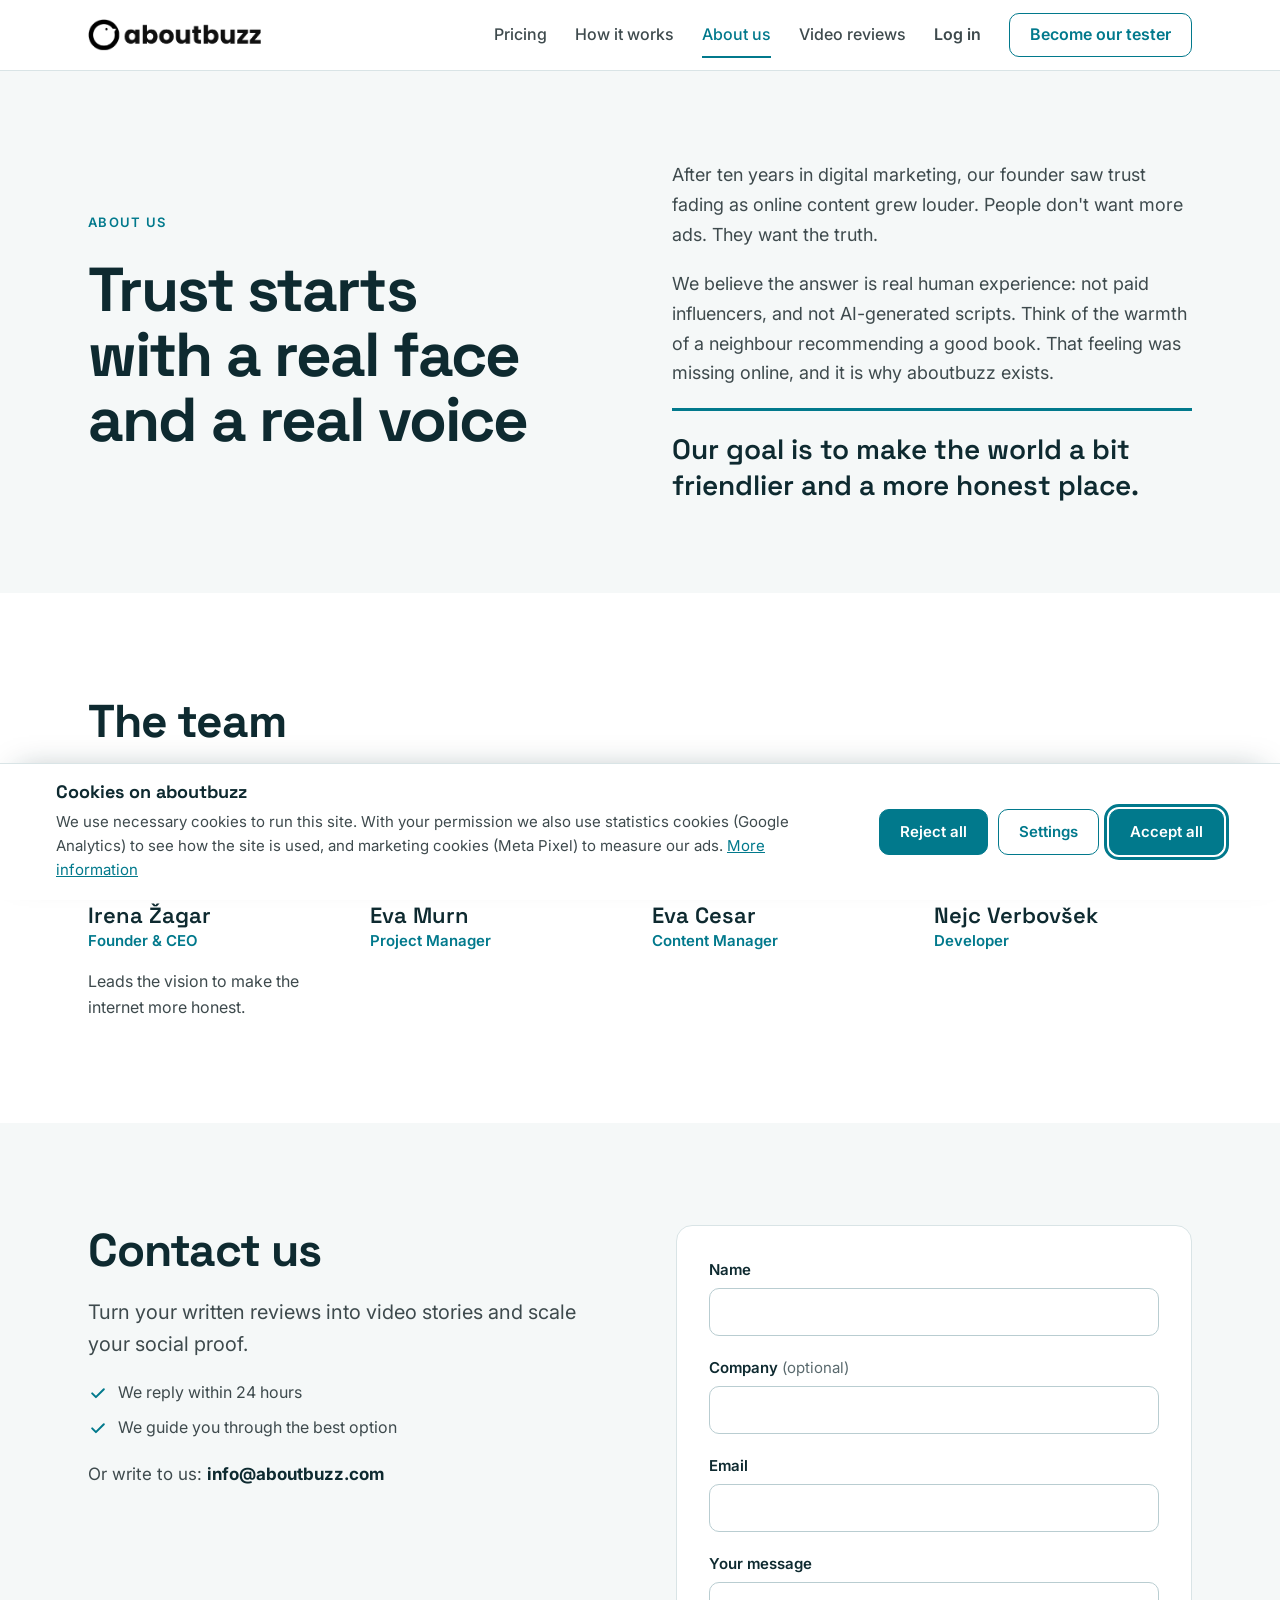
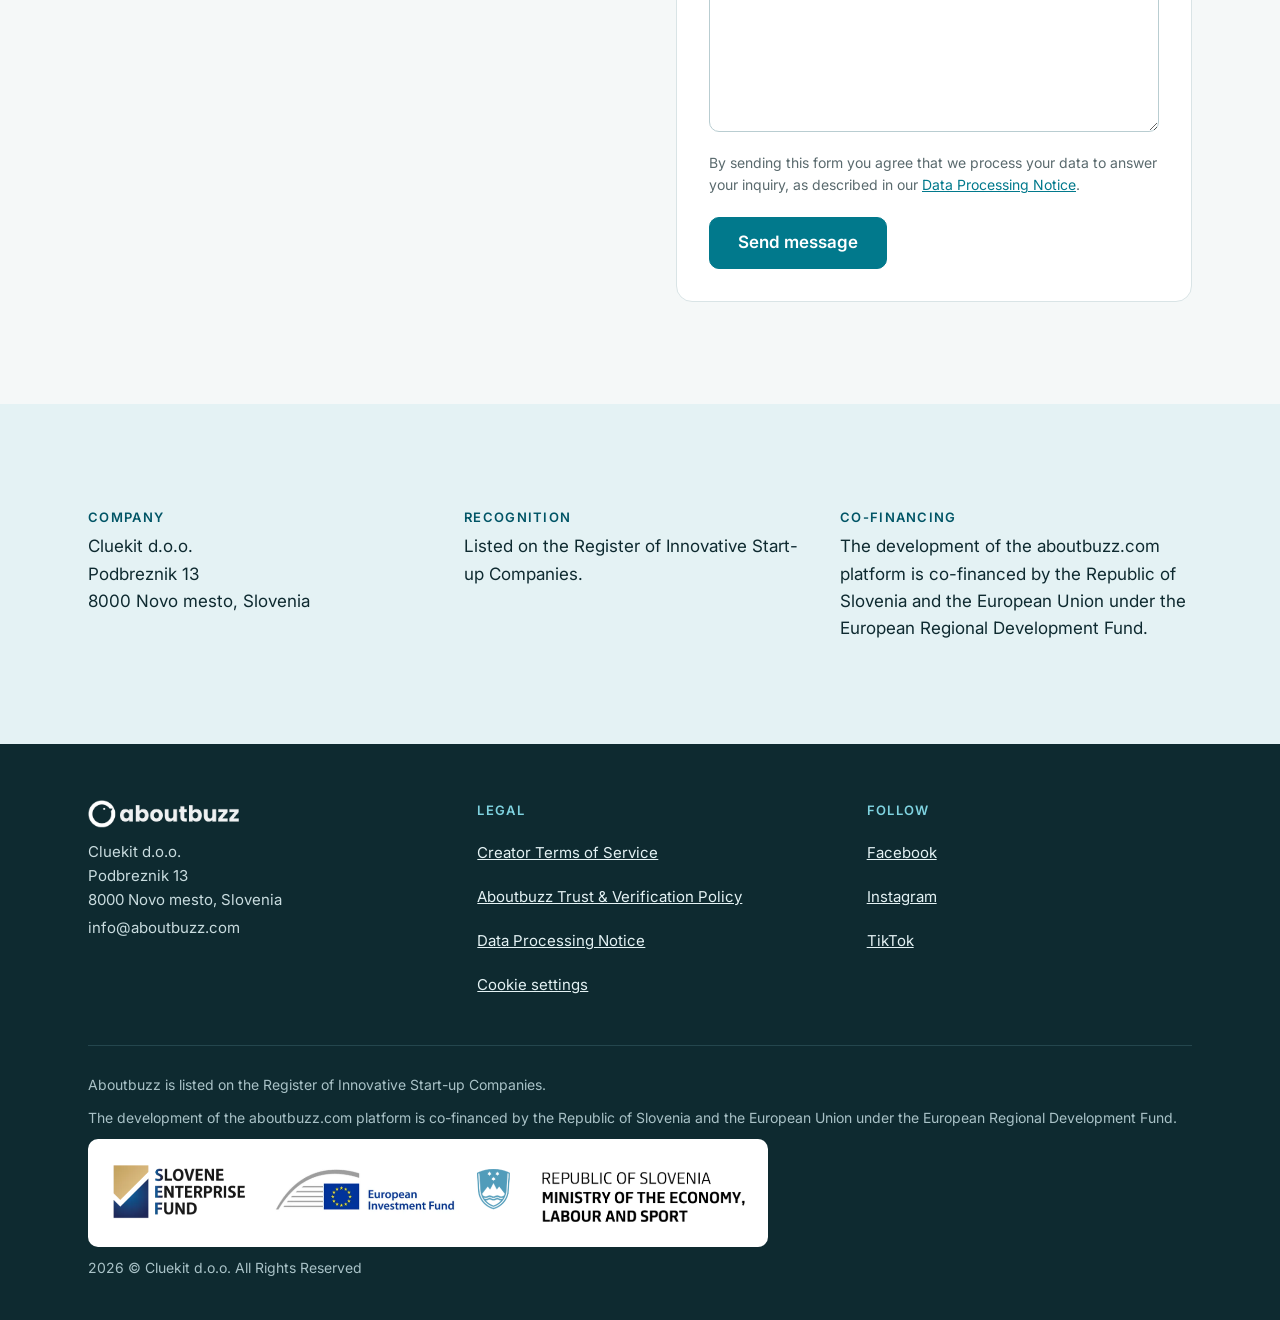
==== about/index.html @ 09a9f434 "Prepare cutover: WordPress-matching URLs, canonical/OG tags, routing Worker, checklist - pages at /," ====
<!doctype html>
<html lang="en">
<head>
<meta charset="utf-8">
<meta name="viewport" content="width=device-width, initial-scale=1, viewport-fit=cover">
<meta name="claude:viewport-fit-sides" content="cover">
<title>About us — aboutbuzz</title>
<meta name="description" content="aboutbuzz is built by Cluekit d.o.o. in Novo mesto, Slovenia, to make online reviews honest again.">
<meta property="og:title" content="About us — aboutbuzz">
<meta property="og:description" content="aboutbuzz is built by Cluekit d.o.o. in Novo mesto, Slovenia, to make online reviews honest again.">
<meta property="og:type" content="website">
<meta property="og:url" content="https://aboutbuzz.com/about/">
<meta property="og:image" content="https://aboutbuzz.com/assets/img/og-image.png">
<meta property="og:image:width" content="1200">
<meta property="og:image:height" content="630">
<meta name="twitter:card" content="summary_large_image">
<link rel="canonical" href="https://aboutbuzz.com/about/">
<link rel="icon" type="image/png" href="/assets/img/favicon.png">
<link rel="apple-touch-icon" href="/assets/img/apple-touch-icon.png">
<link rel="preconnect" href="https://fonts.googleapis.com">
<link rel="preconnect" href="https://fonts.gstatic.com" crossorigin>
<link rel="stylesheet" href="https://fonts.googleapis.com/css2?family=Inter:wght@400;500;600&family=Space+Grotesk:wght@500;600;700&display=swap">
<link rel="stylesheet" href="/assets/css/style.css?v=202611271356">
</head>
<body>
<a class="skip" href="#main">Skip to content</a>
<header class="site-header">
<div class="wrap">
<a class="logo" href="/"><img src="/assets/img/logo.png" alt="aboutbuzz" width="173" height="32"></a>
<button class="nav-toggle" type="button" aria-expanded="false" aria-controls="site-nav" aria-label="Open menu"><svg width="22" height="22" viewBox="0 0 24 24" fill="none" stroke="currentColor" stroke-width="2.2" stroke-linecap="round" aria-hidden="true"><path d="M4 7h16M4 12h16M4 17h16"/></svg></button>
<nav class="nav" id="site-nav" aria-label="Main">
<a href="/pricing/">Pricing</a>
<a href="/howitworks/">How it works</a>
<a href="/about/" aria-current="page">About us</a>
<a href="/video-reviews/">Video reviews</a>
<a class="nav-login" href="https://upload.aboutbuzz.com" data-link="login">Log in</a>
<a class="nav-cta" href="https://upload.aboutbuzz.com" data-link="becomeTester">Become our tester</a>
</nav>
</div>
</header>
<main id="main">
<section class="hero">
<div class="wrap split">
<div class="stack" style="gap:24px"><div class="eyebrow">About us</div><h1>Trust starts with a real face and a real voice</h1></div>
<div class="stack" style="font-size:18px;line-height:1.65">
<p>After ten years in digital marketing, our founder saw trust fading as online content grew louder. People don't want more ads. They want the truth.</p>
<p>We believe the answer is real human experience: not paid influencers, and not AI-generated scripts. Think of the warmth of a neighbour recommending a good book. That feeling was missing online, and it is why aboutbuzz exists.</p>
<p style="font-family:var(--display);font-weight:600;font-size:clamp(22px,2.4vw,28px);line-height:1.3;color:var(--ink);border-top:3px solid var(--teal);padding-top:20px">Our goal is to make the world a bit friendlier and a more honest place.</p>
</div>
</div>
</section>

<section class="band band--white">
<div class="wrap">
<div class="section-head"><h2>The team</h2></div>
<div class="grid grid--4">
<div class="stack" style="gap:16px"><div class="avatar avatar--lead" aria-hidden="true">IŽ</div><div><h3>Irena Žagar</h3><div class="role">Founder &amp; CEO</div></div><p style="font-size:16px">Leads the vision to make the internet more honest.</p></div>
<div class="stack" style="gap:16px"><div class="avatar" aria-hidden="true">EM</div><div><h3>Eva Murn</h3><div class="role">Project Manager</div></div></div>
<div class="stack" style="gap:16px"><div class="avatar" aria-hidden="true">EC</div><div><h3>Eva Cesar</h3><div class="role">Content Manager</div></div></div>
<div class="stack" style="gap:16px"><div class="avatar" aria-hidden="true">NV</div><div><h3>Nejc Verbovšek</h3><div class="role">Developer</div></div></div>
</div>
</div>
</section>

<section class="band" id="contact">
<div class="wrap split">
<div class="stack">
<h2>Contact us</h2>
<p class="lead">Turn your written reviews into video stories and scale your social proof.</p>
<ul class="checks"><li><svg width="20" height="20" viewBox="0 0 24 24" fill="none" stroke="#01798C" stroke-width="2.4" stroke-linecap="round" stroke-linejoin="round" aria-hidden="true"><path d="M5 12.5l4.5 4.5L19 7.5"/></svg>We reply within 24 hours</li><li><svg width="20" height="20" viewBox="0 0 24 24" fill="none" stroke="#01798C" stroke-width="2.4" stroke-linecap="round" stroke-linejoin="round" aria-hidden="true"><path d="M5 12.5l4.5 4.5L19 7.5"/></svg>We guide you through the best option</li></ul>
<p>Or write to us: <strong style="color:var(--ink)">info@aboutbuzz.com</strong></p>
</div>
<form class="card" id="contact-form" novalidate style="gap:20px">
<div class="field"><label for="f-name">Name </label><input class="input" id="f-name" name="name" type="text" required autocomplete="name"></div>
<div class="field"><label for="f-company">Company <span class="opt">(optional)</span></label><input class="input" id="f-company" name="company" type="text" autocomplete="organization"></div>
<div class="field"><label for="f-email">Email </label><input class="input" id="f-email" name="email" type="email" required autocomplete="email"></div>
<div class="field"><label for="f-message">Your message </label><textarea class="input" id="f-message" name="message" rows="5" required></textarea></div>
<div class="hp" aria-hidden="true"><label for="f-website">Website</label><input id="f-website" name="website" type="text" tabindex="-1" autocomplete="off"></div>
<p class="note">By sending this form you agree that we process your data to answer your inquiry, as described in our <a href="https://aboutbuzz.com/wp-content/uploads/2026/04/Data-Processing-Notice.pdf">Data Processing Notice</a>.</p>
<div id="form-status" class="form-status" role="status" hidden></div>
<div><button class="btn btn--primary" type="submit">Send message</button></div>
</form>
</div>
</section>

<section class="band band--soft">
<div class="wrap grid grid--3">
<div class="stack" style="gap:6px"><div class="eyebrow" style="color:var(--teal-dark)">Company</div><div style="color:var(--ink)">Cluekit d.o.o.<br>Podbreznik 13<br>8000 Novo mesto, Slovenia</div></div>
<div class="stack" style="gap:6px"><div class="eyebrow" style="color:var(--teal-dark)">Recognition</div><div style="color:var(--ink)">Listed on the Register of Innovative Start-up Companies.</div></div>
<div class="stack" style="gap:6px"><div class="eyebrow" style="color:var(--teal-dark)">Co-financing</div><div style="color:var(--ink)">The development of the aboutbuzz.com platform is co-financed by the Republic of Slovenia and the European Union under the European Regional Development Fund.</div></div>
</div>
</section>
</main>
<footer class="site-footer">
<div class="wrap">
<div class="foot-cols">
<div class="foot-col">
<div class="logo"><img src="/assets/img/logo-white.png" alt="aboutbuzz" width="152" height="28"></div>
<div>Cluekit d.o.o.<br>Podbreznik 13<br>8000 Novo mesto, Slovenia</div>
<div>info@aboutbuzz.com</div>
</div>
<div class="foot-col">
<div class="foot-label">Legal</div>
<a href="https://aboutbuzz.com/wp-content/uploads/2026/04/Creator-Terms-of-Service.pdf">Creator Terms of Service</a>
<a href="https://aboutbuzz.com/wp-content/uploads/2026/04/Aboutbuzz-Trust-Verification-Policy.pdf">Aboutbuzz Trust &amp; Verification Policy</a>
<a href="https://aboutbuzz.com/wp-content/uploads/2026/04/Data-Processing-Notice.pdf">Data Processing Notice</a>
<button type="button" class="linklike" data-cookie-settings>Cookie settings</button>
</div>
<div class="foot-col">
<div class="foot-label">Follow</div>
<a href="https://www.facebook.com/aboutbuzz">Facebook</a>
<a href="https://www.instagram.com/aboutbuzz_reviews">Instagram</a>
<a href="https://www.tiktok.com/@aboutbuzz_reviews">TikTok</a>
</div>
</div>
<div class="foot-legal">
<div>Aboutbuzz is listed on the Register of Innovative Start-up Companies.</div>
<div>The development of the aboutbuzz.com platform is co-financed by the Republic of Slovenia and the European Union under the European Regional Development Fund.</div>
<div class="funders"><img src="/assets/img/funders.png" alt="Slovene Enterprise Fund, European Investment Fund, Republic of Slovenia – Ministry of the Economy, Labour and Sport" width="1281" height="160" loading="lazy"></div>
<div>2026 © Cluekit d.o.o. All Rights Reserved</div>
</div>
</div>
</footer>
<script src="/assets/js/config.js?v=202611271356"></script>
<script src="/assets/js/site.js?v=202611271356"></script>
<script src="/assets/js/consent.js?v=202611271356"></script>
</body>
</html>
---- assets/css/style.css ----
/* aboutbuzz.com — glavni slog
   Postavitev: osrednji stolpec 1200px, barvni pasovi čez celo širino, kartice samo kjer ločijo vsebino. */
:root{
  --teal:#01798C;        /* primarna barva znamke */
  --teal-dark:#015566;
  --teal-soft:#E4F2F4;
  --ink:#0E2A30;         /* naslovi, temni pasovi */
  --text:#3E4A4D;
  --muted:#5A6A6E;
  --line:#D9E4E6;
  --line-strong:#B9CDD1;
  --bg:#F5F8F8;
  --white:#FFFFFF;
  --star:#E39B0B;
  --foot-text:#C9DCDF;
  --foot-link:#E4F2F4;
  --foot-label:#7FD3E0;
  --foot-small:#A9C2C7;
  --foot-line:#24464D;
  --display:'Space Grotesk','Inter',system-ui,sans-serif;
  --body:'Inter',system-ui,-apple-system,'Segoe UI',sans-serif;
  --radius:16px;
  --radius-sm:10px;
  color-scheme:light;
}
*,*::before,*::after{box-sizing:border-box}
html{scroll-behavior:smooth}
@media (prefers-reduced-motion:reduce){html{scroll-behavior:auto}*{transition:none!important}}
body{margin:0;background:var(--bg);color:var(--text);font-family:var(--body);font-size:17px;line-height:1.6;-webkit-font-smoothing:antialiased}
img{max-width:100%;display:block}
a{color:var(--teal)}a:hover{color:var(--teal-dark)}
:focus-visible{outline:3px solid var(--teal);outline-offset:2px}
h1,h2,h3{font-family:var(--display);color:var(--ink);margin:0;text-wrap:balance}
h1{font-weight:700;font-size:clamp(36px,5vw,62px);line-height:1.05;letter-spacing:-0.03em}
h2{font-weight:700;font-size:clamp(30px,3.8vw,46px);line-height:1.1;letter-spacing:-0.025em}
h3{font-weight:600;font-size:22px;line-height:1.25}
p{margin:0}
.skip{position:absolute;left:-9999px;top:8px;background:var(--white);padding:10px 16px;border-radius:8px;z-index:100}
.skip:focus{left:16px}

/* ovoj in pasovi */
.wrap{max-width:1200px;margin:0 auto;padding-left:max(clamp(16px,5vw,48px),env(safe-area-inset-left,0px));padding-right:max(clamp(16px,5vw,48px),env(safe-area-inset-right,0px))}
.band{padding-block:clamp(56px,8vw,104px)}
.band--white{background:var(--white)}
.band--soft{background:var(--teal-soft)}
.band--dark{background:var(--ink);color:var(--foot-text)}
.band--dark h2,.band--dark h3{color:var(--white)}
.stack{display:flex;flex-direction:column;gap:20px}
.section-head{display:flex;flex-direction:column;gap:16px;max-width:44em;margin-bottom:clamp(32px,4vw,56px)}
.section-head p{font-size:18px}
.eyebrow{font-size:13px;font-weight:600;letter-spacing:0.1em;text-transform:uppercase;color:var(--teal)}
.band--dark .eyebrow{color:var(--foot-label)}
.lead{font-size:clamp(18px,1.6vw,20px);max-width:36em}
.note{font-size:14px;color:var(--muted)}

/* gumbi */
.btn{display:inline-flex;align-items:center;justify-content:center;gap:8px;min-height:52px;padding-inline:28px;border-radius:var(--radius-sm);font:inherit;font-weight:600;font-size:17px;text-decoration:none;cursor:pointer;border:1.5px solid var(--teal);transition:background .15s,color .15s}
.btn--primary{background:var(--teal);color:var(--white)}
.btn--primary:hover{background:var(--teal-dark);border-color:var(--teal-dark);color:var(--white)}
.btn--ghost{background:var(--white);color:var(--teal)}
.btn--ghost:hover{background:var(--teal-soft);color:var(--teal-dark)}
.btn--light{background:var(--white);color:var(--ink);border-color:var(--white)}
.btn--light:hover{background:var(--teal-soft);color:var(--ink)}
.btn-row{display:flex;flex-wrap:wrap;gap:12px}

/* glava */
.site-header{background:var(--white);border-bottom:1px solid var(--line);position:sticky;top:env(safe-area-inset-top,0px);z-index:20}
body::before{content:"";position:fixed;inset:0 0 auto;height:env(safe-area-inset-top,0px);z-index:21;background:var(--white)}
.site-header .wrap{display:flex;align-items:center;justify-content:space-between;gap:16px 32px;padding-block:12px}
.logo{display:inline-flex;align-items:center;min-height:44px;text-decoration:none}
.logo img{height:32px;width:auto}
.nav{display:flex;align-items:center;gap:4px 28px;font-size:16px;font-weight:500}
.nav a{color:var(--text);text-decoration:none;padding-block:10px}
.nav a:hover{color:var(--teal)}
.nav a[aria-current="page"]{color:var(--teal);box-shadow:inset 0 -2px 0 var(--teal)}
.nav .nav-cta{display:inline-flex;align-items:center;min-height:44px;padding:0 20px;border:1.5px solid var(--teal);border-radius:var(--radius-sm);color:var(--teal);font-weight:600}
.nav .nav-login{font-weight:600}
.nav-toggle{display:none;min-width:44px;min-height:44px;border:1.5px solid var(--line-strong);border-radius:var(--radius-sm);background:var(--white);color:var(--ink);cursor:pointer;align-items:center;justify-content:center}
@media (max-width:900px){
  .nav-toggle{display:inline-flex}
  .nav{display:none;position:absolute;left:0;right:0;top:100%;background:var(--white);border-bottom:1px solid var(--line);flex-direction:column;align-items:stretch;gap:0;padding:8px max(16px,env(safe-area-inset-right,0px)) 20px max(16px,env(safe-area-inset-left,0px))}
  .nav.is-open{display:flex}
  .nav a{padding:14px 0;border-bottom:1px solid var(--line)}
  .nav a[aria-current="page"]{box-shadow:none}
  .nav .nav-cta{margin-top:12px;justify-content:center;border-bottom:1.5px solid var(--teal)}
}

/* hero */
.hero{padding-block:clamp(48px,7vw,96px)}
.hero .wrap{display:flex;flex-wrap:wrap;align-items:center;gap:48px 64px}
.hero-copy{flex:1 1 480px;min-width:0;display:flex;flex-direction:column;gap:24px;align-items:flex-start}
.hero-visual{flex:1 1 380px;min-width:0;display:flex;gap:20px;justify-content:center}
.checks{list-style:none;margin:0;padding:0;display:flex;flex-direction:column;gap:10px;font-size:16px}
.checks li{display:flex;align-items:flex-start;gap:10px}
.checks svg{flex:none;margin-top:3px}

/* video kartica / predvajalnik */
.player{position:relative;aspect-ratio:9/16;max-width:100%;border-radius:var(--radius);overflow:hidden;background:var(--ink);color:var(--white)}
.player--a{width:min(46%,240px);background:linear-gradient(160deg,#015566,#0E2A30)}
.player--b{width:min(46%,240px);margin-top:48px;background:linear-gradient(160deg,#01798C,#015566)}
.player video,.player img:not(.badge-img){position:absolute;inset:0;width:100%;height:100%;object-fit:cover}
.badge{position:absolute;left:12px;top:12px;display:inline-flex;align-items:center;gap:6px;background:var(--white);color:var(--ink);border-radius:999px;padding:6px 12px 6px 9px;font-size:12px;font-weight:600;line-height:1.2;z-index:2}
.play{position:absolute;left:50%;top:50%;transform:translate(-50%,-50%);width:64px;height:64px;border-radius:50%;background:var(--white);display:flex;align-items:center;justify-content:center;z-index:2;border:0;cursor:pointer}
.player .stars{position:absolute;left:14px;top:14px;z-index:2}
/* uradni EU registrirani znački – vedno spodaj levo na videu, kot na aboutbuzz.com */
.player .badge-img{position:absolute;left:0;bottom:14px;width:62%;max-width:240px;height:auto;z-index:3;pointer-events:none}
.trust-badge{width:260px;max-width:100%;height:auto}
.stars{display:flex;gap:3px}

/* številka +46 */
.stat-band .wrap{display:flex;flex-wrap:wrap;align-items:center;gap:32px 64px}
.big-number{font-family:var(--display);font-weight:700;font-size:clamp(88px,13vw,168px);line-height:.9;letter-spacing:-0.05em;color:var(--white)}
.stat-band .stack{flex:1 1 420px;min-width:0}
.stat-band h2{font-size:clamp(26px,3vw,36px)}

/* mreže */
.grid{display:grid;gap:24px}
.grid--3{grid-template-columns:repeat(auto-fit,minmax(280px,1fr))}
.grid--4{grid-template-columns:repeat(auto-fit,minmax(240px,1fr))}
.card{background:var(--white);border:1px solid var(--line);border-radius:var(--radius);padding:clamp(22px,2.6vw,32px);display:flex;flex-direction:column;gap:14px;min-width:0}
.icon-tile{width:52px;height:52px;border-radius:12px;background:var(--teal-soft);display:flex;align-items:center;justify-content:center}
.step-num{width:44px;height:44px;border-radius:50%;background:var(--teal);color:var(--white);font-family:var(--display);font-weight:700;font-size:20px;display:flex;align-items:center;justify-content:center}

/* ocene */
.review{background:var(--white);border:1px solid var(--line);border-radius:var(--radius);overflow:hidden;display:flex;flex-direction:column;min-width:0}
.review .player{aspect-ratio:4/5;border-radius:0}
.review-body{padding:20px 22px 24px;display:flex;flex-direction:column;gap:12px;flex:1}
.review-meta{display:flex;align-items:center;justify-content:space-between;gap:12px;font-size:13px;color:var(--muted)}
.review-brand{margin-top:auto;font-size:14px;color:var(--muted)}
.review-label{font-size:12px;font-weight:600;letter-spacing:0.08em;text-transform:uppercase;color:var(--teal-dark)}

/* trust značke */
.trust{display:grid;grid-template-columns:repeat(auto-fit,minmax(300px,1fr));gap:24px}
.trust .card{background:transparent;border-color:var(--foot-line);color:var(--foot-text)}
.trust .pill{align-self:flex-start;display:inline-flex;align-items:center;gap:8px;background:var(--white);color:var(--ink);border-radius:999px;padding:8px 16px 8px 12px;font-weight:600;font-size:15px}

/* številke */
.numbers{display:grid;grid-template-columns:repeat(auto-fit,minmax(200px,1fr));gap:32px;border-top:1px solid var(--line);padding-top:40px}
.numbers .n{font-family:var(--display);font-weight:700;font-size:clamp(48px,6vw,72px);line-height:1;letter-spacing:-0.04em;color:var(--teal);font-variant-numeric:tabular-nums}
.numbers .l{font-size:16px;color:var(--ink);margin-top:8px}

/* FAQ */
.faq{display:flex;flex-direction:column;border-top:1px solid var(--line);max-width:860px}
.faq details{border-bottom:1px solid var(--line)}
.faq summary{list-style:none;cursor:pointer;display:flex;align-items:center;justify-content:space-between;gap:16px;padding:22px 0;font-family:var(--display);font-weight:600;font-size:20px;color:var(--ink);min-height:44px}
.faq summary::-webkit-details-marker{display:none}
.faq summary::after{content:"+";font-size:28px;font-weight:400;color:var(--teal);flex:none;line-height:1}
.faq details[open] summary::after{content:"−"}
.faq details p{padding:0 0 24px;max-width:46em}

/* CTA pas */
.cta-band .wrap{display:flex;flex-wrap:wrap;align-items:center;justify-content:space-between;gap:28px 48px}
.cta-band .stack{flex:1 1 420px;min-width:0}

/* cenik */
.plans{display:grid;grid-template-columns:repeat(auto-fit,minmax(250px,1fr));gap:20px;align-items:stretch}
.plan{background:var(--white);border:1px solid var(--line);border-radius:var(--radius);padding:28px 24px;display:flex;flex-direction:column;gap:18px;min-width:0}
.plan--featured{border:2px solid var(--teal);box-shadow:0 12px 32px -18px rgba(1,85,102,.45)}
.plan-tag{font-size:13px;font-weight:600;letter-spacing:0.06em;text-transform:uppercase;color:var(--teal-dark)}
.price{font-family:var(--display);font-weight:700;font-size:44px;line-height:1;letter-spacing:-0.03em;color:var(--ink);font-variant-numeric:tabular-nums}
.price small{font-family:var(--body);font-size:16px;font-weight:500;color:var(--muted);letter-spacing:0;margin-left:4px}
.plan ul{list-style:none;margin:0;padding:0;display:flex;flex-direction:column;gap:10px;font-size:15.5px;flex:1}
.plan li{display:flex;gap:10px;align-items:flex-start}
.plan li svg{flex:none;margin-top:4px}
.plan .btn{width:100%}
.included{display:grid;grid-template-columns:repeat(auto-fit,minmax(240px,1fr));gap:32px}
.included ul{margin:12px 0 0;padding-left:20px;display:flex;flex-direction:column;gap:6px;font-size:16px}
.chips{display:flex;flex-wrap:wrap;gap:12px}
.chip-static{display:inline-flex;align-items:center;gap:8px;background:var(--white);border:1px solid var(--line);border-radius:999px;padding:10px 16px;font-size:15px;font-weight:500;color:var(--ink)}

/* filtri video ocen */
.filters{background:var(--white);border:1px solid var(--line);border-radius:var(--radius);padding:clamp(18px,2.5vw,28px);display:flex;flex-direction:column;gap:22px;margin-bottom:32px}
.filter-label{font-size:13px;font-weight:600;letter-spacing:0.08em;text-transform:uppercase;color:var(--teal-dark)}
.chip{min-height:44px;padding-inline:18px;border-radius:999px;font:inherit;font-size:15px;font-weight:500;cursor:pointer;background:var(--white);color:var(--ink);border:1.5px solid var(--line-strong)}
.chip[aria-pressed="true"]{background:var(--teal);color:var(--white);border-color:var(--teal)}
.empty{background:var(--white);border:1px dashed var(--line-strong);border-radius:var(--radius);padding:40px 24px;text-align:center}

/* obrazci */
.field{display:flex;flex-direction:column;gap:6px}
.field label{font-size:15px;font-weight:600;color:var(--ink)}
.field .opt{color:var(--muted);font-weight:400}
.input{width:100%;min-height:48px;padding:10px 14px;border:1.5px solid var(--line-strong);border-radius:var(--radius-sm);font:inherit;font-size:16px;color:var(--ink);background:var(--white)}
textarea.input{resize:vertical;min-height:132px}
.hp{position:absolute;left:-9999px;width:1px;height:1px;overflow:hidden}
.form-status{font-size:15px;padding:12px 14px;border-radius:var(--radius-sm)}
.form-status--ok{background:var(--teal-soft);color:var(--ink)}
.form-status--err{background:#FCEBEA;color:#8A1F17}

/* ekipa */
.avatar{width:88px;height:88px;border-radius:50%;background:var(--teal-soft);color:var(--teal-dark);display:flex;align-items:center;justify-content:center;font-family:var(--display);font-weight:700;font-size:30px;overflow:hidden}
.avatar--lead{background:var(--teal);color:var(--white)}
.role{font-size:15px;font-weight:600;color:var(--teal)}

/* noga */
.site-footer{background:var(--ink);color:var(--foot-text);font-size:15px}
.site-footer .wrap{padding-block:56px 40px;display:flex;flex-direction:column;gap:40px}
.foot-cols{display:flex;flex-wrap:wrap;gap:40px 64px;justify-content:space-between}
.foot-col{flex:1 1 220px;min-width:0;display:flex;flex-direction:column;gap:4px}
.foot-col .logo{margin-bottom:8px;min-height:0}
.foot-col .logo img{height:28px}
.foot-label{font-size:13px;font-weight:600;letter-spacing:0.1em;text-transform:uppercase;color:var(--foot-label);margin-bottom:8px}
.foot-col a{color:var(--foot-link);display:inline-flex;align-items:center;min-height:40px}
.foot-legal{border-top:1px solid var(--foot-line);padding-top:28px;display:flex;flex-direction:column;gap:10px;font-size:14px;color:var(--foot-small)}
.funders{display:flex;flex-wrap:wrap;gap:16px 28px;align-items:center}
.funders img{height:44px;width:auto;background:var(--white);border-radius:6px;padding:6px 10px}

.split{display:flex;flex-wrap:wrap;gap:40px 72px}
.split > *{flex:1 1 400px;min-width:0}
.compare .card h3{font-size:20px}
.compare .card--us{border:2px solid var(--teal)}
.player video ~ .badge-img{bottom:56px}
/* značka: majhna, vedno vidna, ne glede na vrstni red pravil */
.player img.badge-img{position:absolute;inset:auto auto 14px 0;width:46%;max-width:150px;min-width:110px;height:auto;object-fit:contain;z-index:3;pointer-events:none}
.player video ~ img.badge-img{bottom:56px}
[hidden]{display:none!important}
.player .poster{background:var(--ink)}
.player .stars{filter:drop-shadow(0 1px 2px rgba(0,0,0,.55))}
.player .play{box-shadow:0 6px 20px rgba(0,0,0,.25)}
.player .play:hover{transform:translate(-50%,-50%) scale(1.06)}
/* oznaka jezika na videu */
.player .lang-chip{position:absolute;right:12px;top:12px;z-index:3;display:inline-flex;align-items:center;gap:6px;background:rgba(14,42,48,.82);color:#fff;border-radius:999px;padding:5px 11px;font-size:12px;font-weight:600;letter-spacing:.02em;line-height:1.2}
.player .lang-chip::before{content:"";width:12px;height:12px;background:url("data:image/svg+xml,%3Csvg xmlns='http://www.w3.org/2000/svg' viewBox='0 0 24 24' fill='none' stroke='white' stroke-width='2.2'%3E%3Ccircle cx='12' cy='12' r='9'/%3E%3Cpath d='M3 12h18M12 3c2.5 2.7 3.8 5.7 3.8 9s-1.3 6.3-3.8 9c-2.5-2.7-3.8-5.7-3.8-9S9.5 5.7 12 3z'/%3E%3C/svg%3E") center/contain no-repeat}
.player .lang-chip{left:12px;right:auto}
.player:has(.lang-chip) .stars{top:46px}
.load-more{display:flex;justify-content:center;margin-top:36px}
/* obvestilo o piškotkih */
.consent{position:fixed;left:0;right:0;bottom:0;z-index:50;background:var(--white);border-top:1px solid var(--line);box-shadow:0 -10px 30px -18px rgba(14,42,48,.35);padding-bottom:env(safe-area-inset-bottom,0px)}
.consent-inner{max-width:1200px;margin:0 auto;padding:18px max(16px,env(safe-area-inset-right,0px)) 18px max(16px,env(safe-area-inset-left,0px));display:flex;flex-wrap:wrap;align-items:center;gap:16px 32px}
.consent-text{flex:1 1 420px;min-width:0;display:flex;flex-direction:column;gap:8px;font-size:15px}
.consent-text h2{font-size:18px;letter-spacing:0}
.consent-options{display:flex;flex-wrap:wrap;gap:8px 24px;margin-top:4px}
.consent-options label{display:inline-flex;align-items:center;gap:8px;min-height:44px;font-weight:600;color:var(--ink)}
.consent-options input{width:20px;height:20px;accent-color:var(--teal)}
.consent-options span{font-weight:400;color:var(--muted);font-size:14px}
.consent-actions{display:flex;flex-wrap:wrap;gap:10px}
.consent-actions .btn{min-height:46px;padding-inline:20px;font-size:15px}
.foot-col button.linklike{background:none;border:0;padding:0;font:inherit;color:var(--foot-link);text-decoration:underline;cursor:pointer;min-height:40px;text-align:left}
/* logotipi sofinancerjev v nogi */
.funders{display:block;background:#fff;border-radius:10px;padding:14px 18px;max-width:680px}
.funders img{display:block;width:100%;height:auto;background:none;padding:0;border-radius:0}
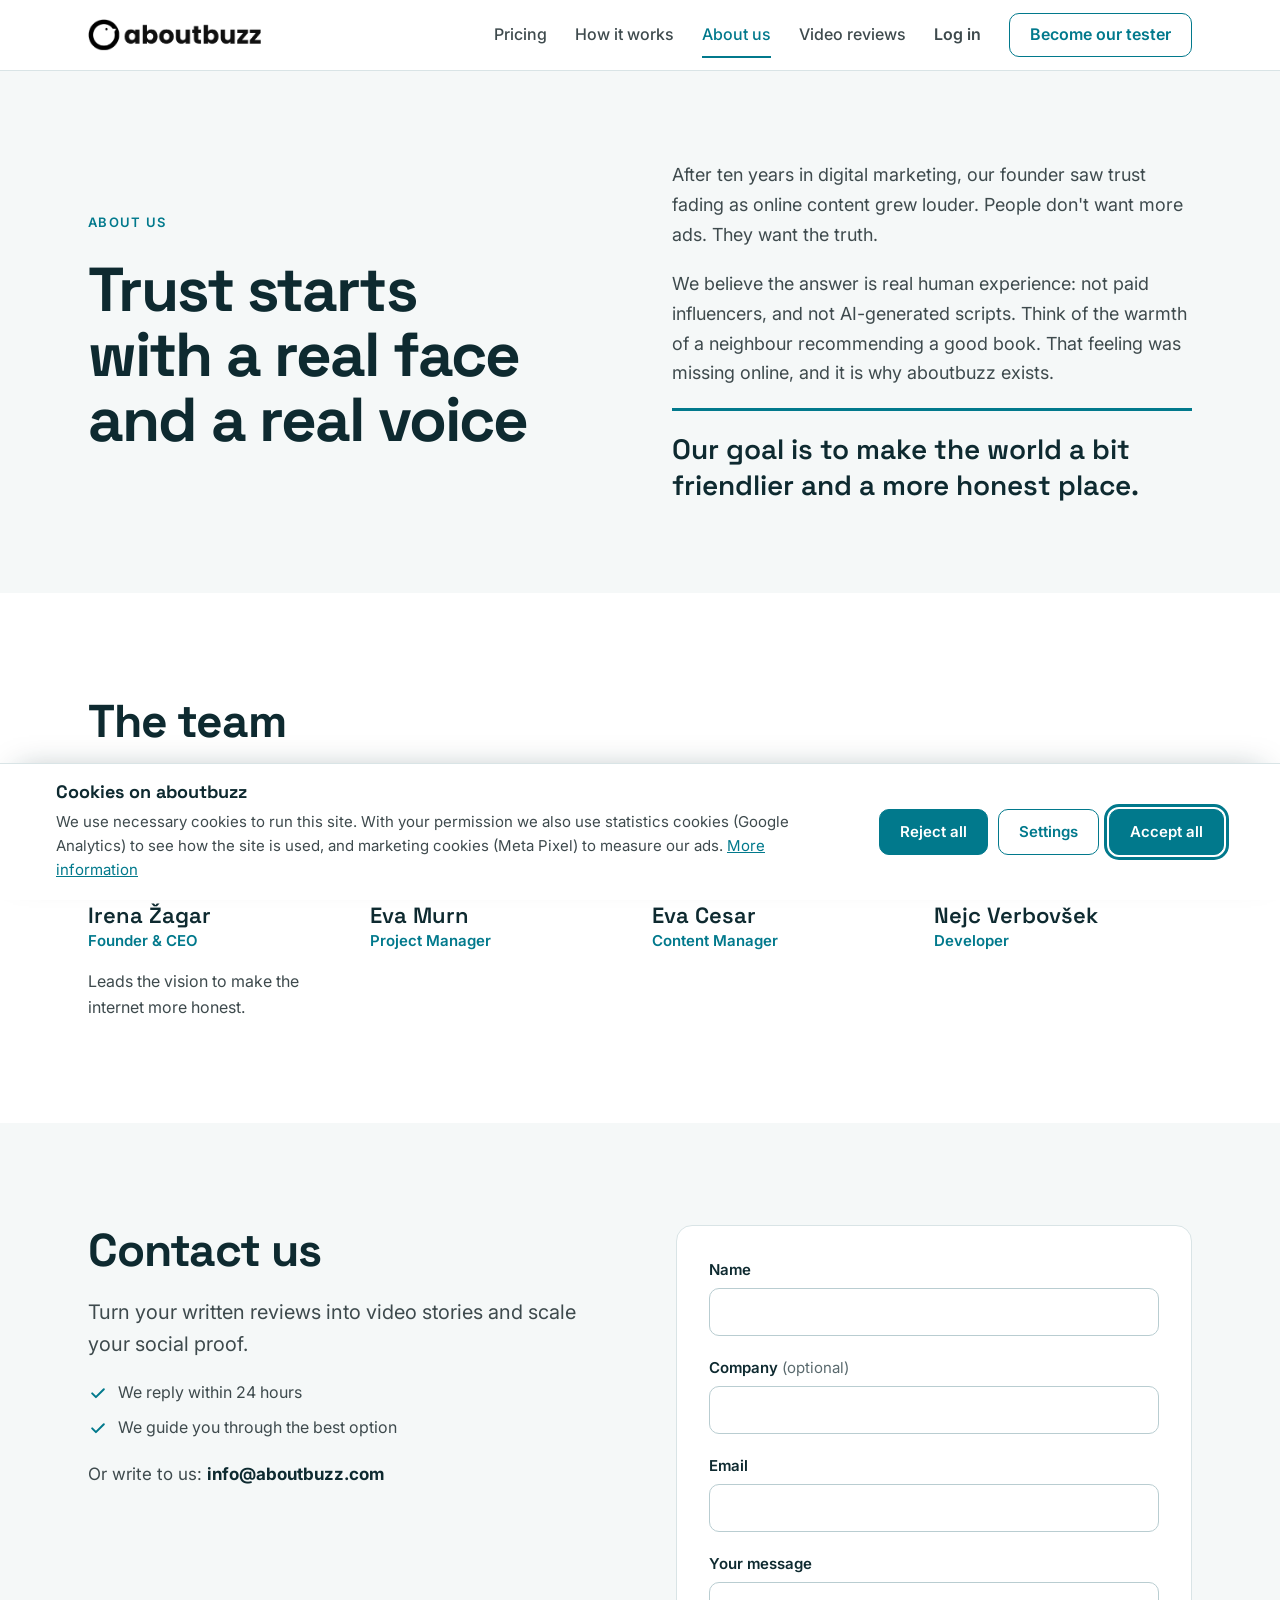
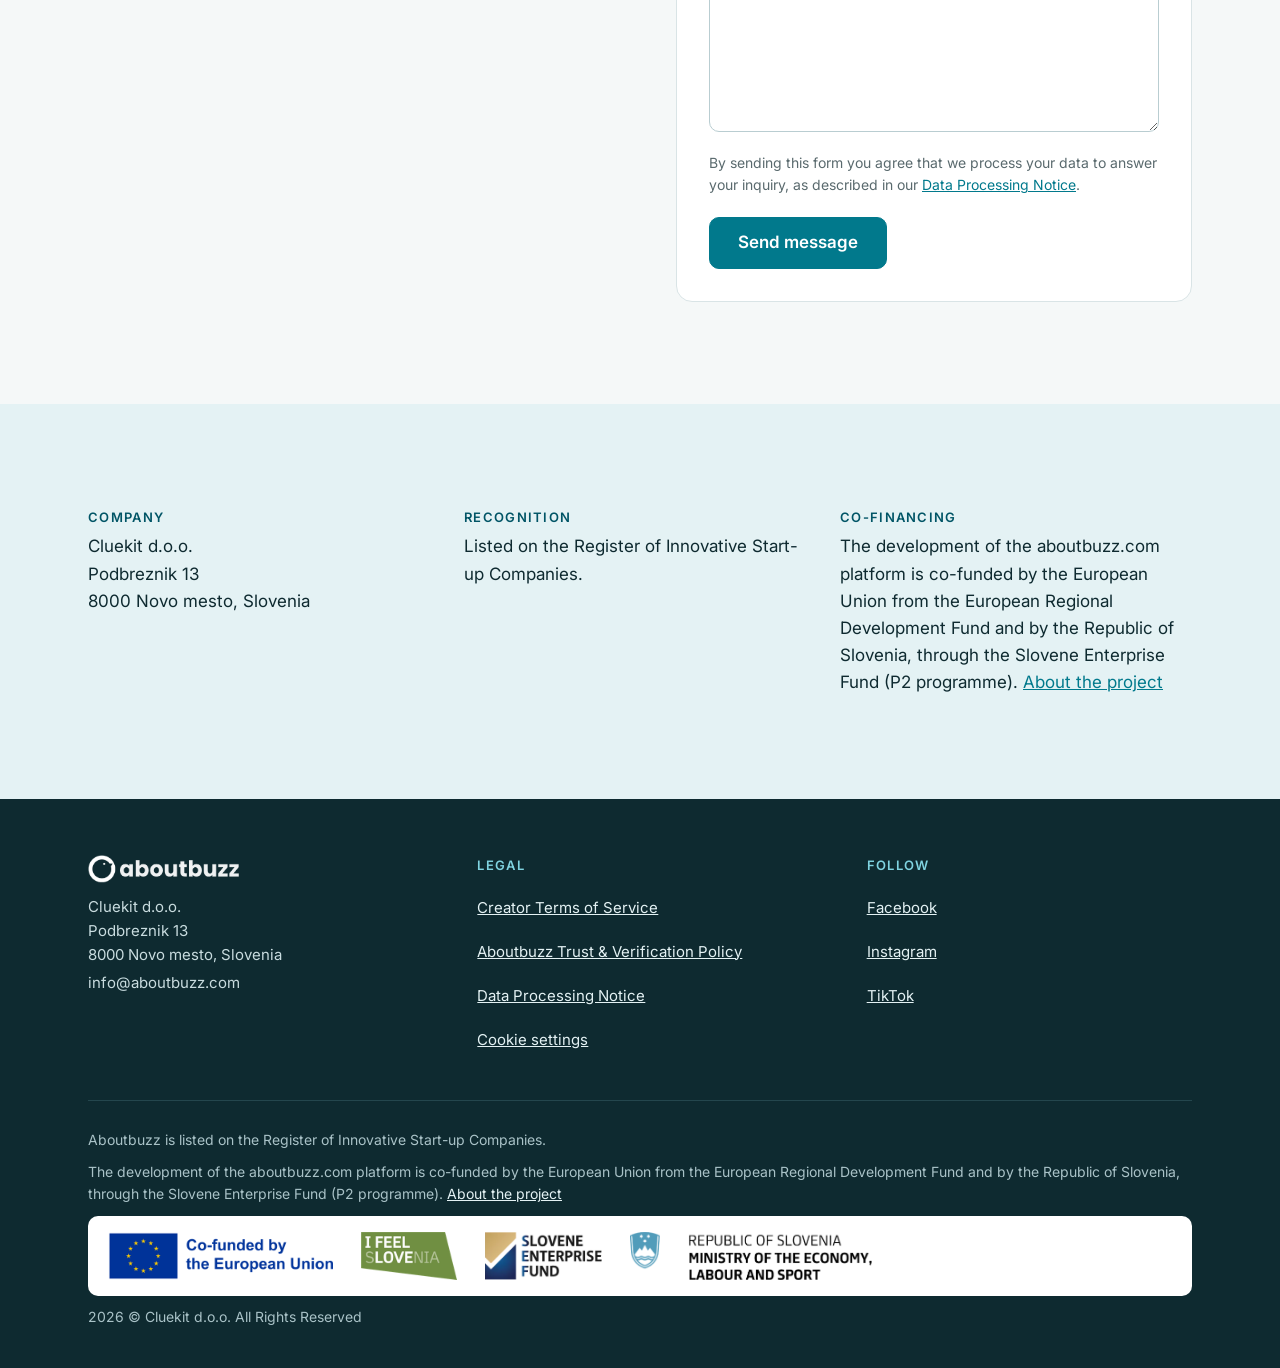
==== commit 05ef2b5d: "EU visibility for P2 (ERDF 2021-2027): official emblem, I feel Slovenia, project page - footer: 'Co-" ====
--- a/about/index.html
+++ b/about/index.html
@@ -20,7 +20,7 @@
 <link rel="preconnect" href="https://fonts.googleapis.com">
 <link rel="preconnect" href="https://fonts.gstatic.com" crossorigin>
 <link rel="stylesheet" href="https://fonts.googleapis.com/css2?family=Inter:wght@400;500;600&family=Space+Grotesk:wght@500;600;700&display=swap">
-<link rel="stylesheet" href="/assets/css/style.css?v=202611271356">
+<link rel="stylesheet" href="/assets/css/style.css?v=202611271413">
 </head>
 <body>
 <a class="skip" href="#main">Skip to content</a>
@@ -87,7 +87,7 @@
 <div class="wrap grid grid--3">
 <div class="stack" style="gap:6px"><div class="eyebrow" style="color:var(--teal-dark)">Company</div><div style="color:var(--ink)">Cluekit d.o.o.<br>Podbreznik 13<br>8000 Novo mesto, Slovenia</div></div>
 <div class="stack" style="gap:6px"><div class="eyebrow" style="color:var(--teal-dark)">Recognition</div><div style="color:var(--ink)">Listed on the Register of Innovative Start-up Companies.</div></div>
-<div class="stack" style="gap:6px"><div class="eyebrow" style="color:var(--teal-dark)">Co-financing</div><div style="color:var(--ink)">The development of the aboutbuzz.com platform is co-financed by the Republic of Slovenia and the European Union under the European Regional Development Fund.</div></div>
+<div class="stack" style="gap:6px"><div class="eyebrow" style="color:var(--teal-dark)">Co-financing</div><div style="color:var(--ink)">The development of the aboutbuzz.com platform is co-funded by the European Union from the European Regional Development Fund and by the Republic of Slovenia, through the Slovene Enterprise Fund (P2 programme). <a href="/eu-funding/">About the project</a></div></div>
 </div>
 </section>
 </main>
@@ -115,14 +115,19 @@
 </div>
 <div class="foot-legal">
 <div>Aboutbuzz is listed on the Register of Innovative Start-up Companies.</div>
-<div>The development of the aboutbuzz.com platform is co-financed by the Republic of Slovenia and the European Union under the European Regional Development Fund.</div>
-<div class="funders"><img src="/assets/img/funders.png" alt="Slovene Enterprise Fund, European Investment Fund, Republic of Slovenia – Ministry of the Economy, Labour and Sport" width="1281" height="160" loading="lazy"></div>
+<div>The development of the aboutbuzz.com platform is co-funded by the European Union from the European Regional Development Fund and by the Republic of Slovenia, through the Slovene Enterprise Fund (P2 programme). <a href="/eu-funding/" style="color:var(--foot-link)">About the project</a></div>
+<a class="funding-wrap" href="/eu-funding/" aria-label="About our EU co-funded project"><div class="funding">
+<span class="funding-eu"><img src="/assets/img/eu-cofunded.png" alt="Co-funded by the European Union" width="562" height="120"></span>
+<img src="/assets/img/ifeel-slovenia.png" alt="I feel Slovenia" width="240" height="120">
+<img src="/assets/img/logo-sps.png" alt="Slovene Enterprise Fund" width="262" height="107">
+<img src="/assets/img/logo-mgts.png" alt="Republic of Slovenia, Ministry of the Economy, Labour and Sport" width="533" height="106">
+</div></a>
 <div>2026 © Cluekit d.o.o. All Rights Reserved</div>
 </div>
 </div>
 </footer>
-<script src="/assets/js/config.js?v=202611271356"></script>
-<script src="/assets/js/site.js?v=202611271356"></script>
-<script src="/assets/js/consent.js?v=202611271356"></script>
+<script src="/assets/js/config.js?v=202611271413"></script>
+<script src="/assets/js/site.js?v=202611271413"></script>
+<script src="/assets/js/consent.js?v=202611271413"></script>
 </body>
 </html>
--- a/assets/css/style.css
+++ b/assets/css/style.css
@@ -238,3 +238,17 @@
 /* logotipi sofinancerjev v nogi */
 .funders{display:block;background:#fff;border-radius:10px;padding:14px 18px;max-width:680px}
 .funders img{display:block;width:100%;height:auto;background:none;padding:0;border-radius:0}
+/* cenik: "Check your brand first" */
+.brand-check{display:flex;flex-wrap:wrap;gap:32px 56px;align-items:flex-start;background:var(--teal-soft);border-radius:var(--radius);padding:clamp(22px,4vw,48px)}
+.brand-check-intro{flex:1 1 320px;min-width:0}
+.brand-check-intro h2{font-size:clamp(26px,3vw,36px)}
+.brand-check-form{flex:1.3 1 420px;min-width:0;gap:18px}
+.field-row{display:grid;grid-template-columns:repeat(auto-fit,minmax(200px,1fr));gap:18px}
+select.input{appearance:auto}
+.plan-check{font-size:14px;font-weight:600;text-align:center;margin-top:-6px}
+/* obvezni elementi označevanja EU (emblem + I feel Slovenia + partnerji), enaka višina */
+.funding{display:flex;flex-wrap:wrap;align-items:center;gap:18px 28px;background:#fff;border-radius:10px;padding:16px 20px}
+.funding img{height:48px;width:auto;display:block}
+.funding-eu{display:inline-flex}
+.funding-wrap{display:inline-block;max-width:100%;text-decoration:none}
+@media (max-width:520px){.funding img{height:40px}}
